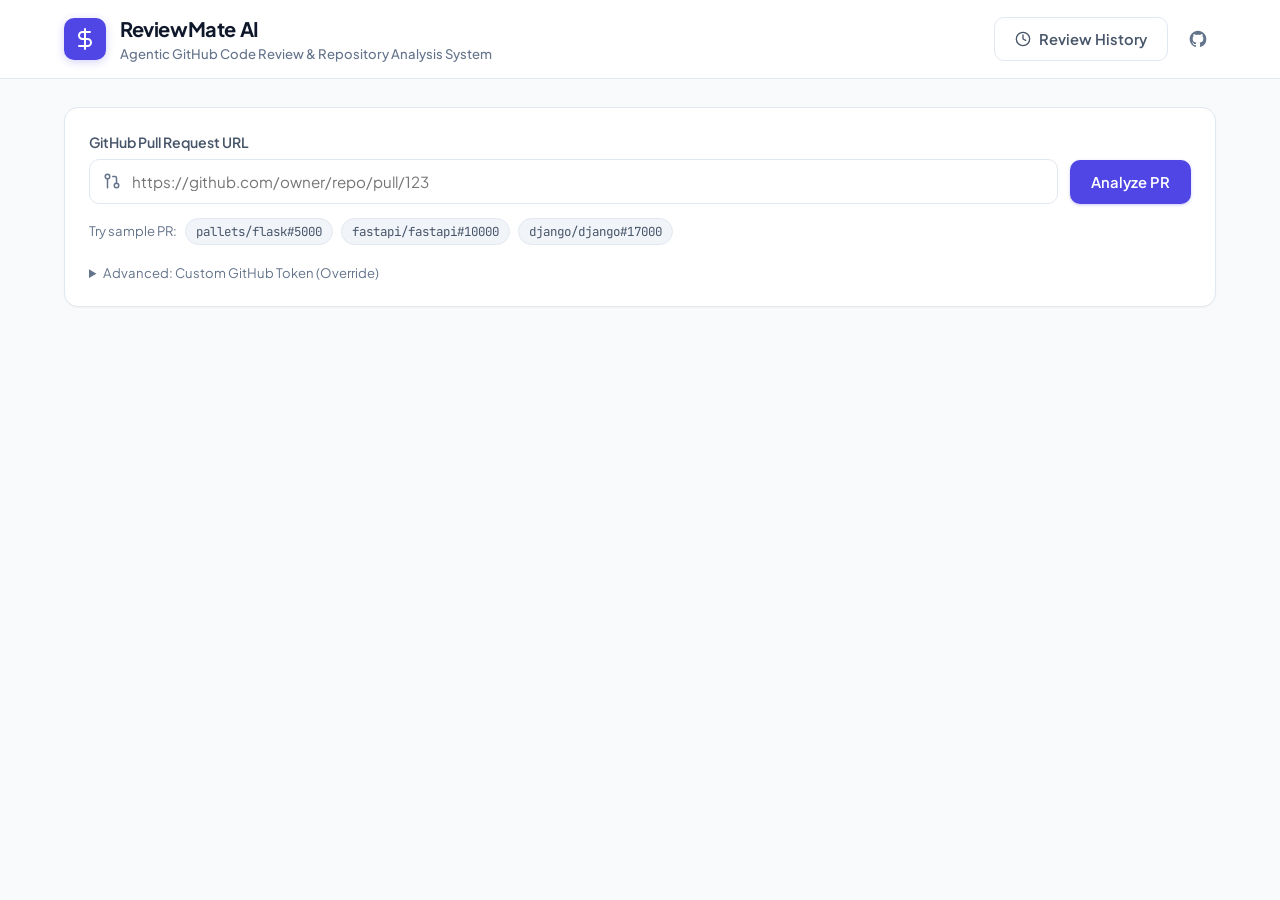
==== static/index.html @ 6ea35513 "Initial commit: ReviewMate AI agentic code review system" ====
<!DOCTYPE html>
<html lang="en">
<head>
  <meta charset="UTF-8">
  <meta name="viewport" content="width=device-width, initial-scale=1.0">
  <title>ReviewMate AI — Agentic GitHub Code Review</title>
  <link rel="stylesheet" href="/static/style.css">
  <link rel="preconnect" href="https://fonts.googleapis.com">
  <link rel="preconnect" href="https://fonts.gstatic.com" crossorigin>
  <link href="https://fonts.googleapis.com/css2?family=Plus+Jakarta+Sans:wght@400;500;600;700&family=JetBrains+Mono:wght@400;500&display=swap" rel="stylesheet">
</head>
<body>

  <!-- Top Navigation / Header -->
  <header class="app-header">
    <div class="header-container">
      <div class="brand">
        <div class="brand-icon">
          <svg width="24" height="24" viewBox="0 0 24 24" fill="none" stroke="currentColor" stroke-width="2" stroke-linecap="round" stroke-linejoin="round">
            <path d="M12 2v20M17 5H9.5a3.5 3.5 0 0 0 0 7h5a3.5 3.5 0 0 1 0 7H6"/>
          </svg>
        </div>
        <div>
          <h1 class="brand-title">ReviewMate AI</h1>
          <p class="brand-subtitle">Agentic GitHub Code Review & Repository Analysis System</p>
        </div>
      </div>
      <div class="header-actions">
        <button id="historyToggleBtn" class="btn btn-secondary" title="View past reviews">
          <svg width="16" height="16" viewBox="0 0 24 24" fill="none" stroke="currentColor" stroke-width="2" stroke-linecap="round" stroke-linejoin="round">
            <circle cx="12" cy="12" r="10"/><polyline points="12 6 12 12 16 14"/>
          </svg>
          Review History
        </button>
        <a href="https://github.com" target="_blank" rel="noopener" class="github-link" title="Open GitHub">
          <svg width="20" height="20" viewBox="0 0 24 24" fill="currentColor">
            <path fill-rule="evenodd" clip-rule="evenodd" d="M12 2C6.477 2 2 6.484 2 12.017c0 4.425 2.865 8.18 6.839 9.504.5.092.682-.217.682-.483 0-.237-.008-.868-.013-1.703-2.782.605-3.369-1.343-3.369-1.343-.454-1.158-1.11-1.466-1.11-1.466-.908-.62.069-.608.069-.608 1.003.07 1.53 1.032 1.53 1.032.892 1.53 2.341 1.088 2.91.832.092-.647.35-1.088.636-1.338-2.22-.253-4.555-1.113-4.555-4.951 0-1.093.39-1.988 1.029-2.688-.103-.253-.446-1.272.098-2.65 0 0 .84-.27 2.75 1.026A9.564 9.564 0 0112 6.844c.85.004 1.705.115 2.504.337 1.909-1.296 2.747-1.027 2.747-1.027.546 1.379.202 2.398.1 2.651.64.7 1.028 1.595 1.028 2.688 0 3.848-2.339 4.695-4.566 4.943.359.309.678.92.678 1.855 0 1.338-.012 2.419-.012 2.747 0 .268.18.58.688.482A10.019 10.019 0 0022 12.017C22 6.484 17.522 2 12 2z"/>
          </svg>
        </a>
      </div>
    </div>
  </header>

  <main class="main-container">

    <!-- Alert / Banner Container -->
    <div id="alertBanner" class="alert-banner hidden">
      <div class="alert-content">
        <span id="alertIcon" class="alert-icon">⚠️</span>
        <span id="alertMessage" class="alert-message"></span>
      </div>
      <button id="alertCloseBtn" class="alert-close">&times;</button>
    </div>

    <!-- Input Form Section -->
    <section class="card input-card">
      <form id="analyzeForm" class="pr-input-form">
        <div class="input-row">
          <div class="input-field-group">
            <label for="prUrlInput" class="input-label">GitHub Pull Request URL</label>
            <div class="input-wrapper">
              <span class="input-icon">
                <svg width="18" height="18" viewBox="0 0 24 24" fill="none" stroke="currentColor" stroke-width="2" stroke-linecap="round" stroke-linejoin="round">
                  <circle cx="18" cy="18" r="3"/><circle cx="6" cy="6" r="3"/><path d="M13 6h3a2 2 0 0 1 2 2v7"/><line x1="6" y1="9" x2="6" y2="21"/>
                </svg>
              </span>
              <input
                type="url"
                id="prUrlInput"
                name="pr_url"
                class="text-input"
                placeholder="https://github.com/owner/repo/pull/123"
                required
                autocomplete="off"
              >
            </div>
          </div>
          <button type="submit" id="analyzeBtn" class="btn btn-primary">
            <span class="btn-text">Analyze PR</span>
            <span class="spinner hidden"></span>
          </button>
        </div>

        <div class="quick-examples">
          <span class="quick-label">Try sample PR:</span>
          <button type="button" class="example-chip" data-url="https://github.com/pallets/flask/pull/5000">pallets/flask#5000</button>
          <button type="button" class="example-chip" data-url="https://github.com/fastapi/fastapi/pull/10000">fastapi/fastapi#10000</button>
          <button type="button" class="example-chip" data-url="https://github.com/django/django/pull/17000">django/django#17000</button>
        </div>

        <!-- Optional token expander -->
        <details class="token-accordion">
          <summary class="token-summary">Advanced: Custom GitHub Token (Override)</summary>
          <div class="token-field">
            <input
              type="password"
              id="customTokenInput"
              class="text-input text-input-sm"
              placeholder="ghp_... (Optional: leave blank to use server .env token)"
              autocomplete="off"
            >
            <p class="token-hint">Only needed if you wish to override the default token configured in the server's <code>.env</code> file.</p>
          </div>
        </details>
      </form>
    </section>

    <!-- Progress Indicator (Visible when analyzing) -->
    <div id="progressSection" class="progress-section hidden">
      <div class="progress-card card">
        <div class="progress-header">
          <div class="pulse-dot"></div>
          <span id="progressMessage" class="progress-message">Fetching PR metadata and git diffs...</span>
        </div>
        <div class="progress-bar-bg">
          <div id="progressBar" class="progress-bar-fill"></div>
        </div>
      </div>
    </div>

    <!-- Review Results Section (Populated dynamically) -->
    <div id="resultsSection" class="results-section hidden">

      <!-- Top Summary Row: PR Overview + Bounded Context -->
      <div class="grid-2-col">
        <!-- PR Overview Card -->
        <div class="card pr-overview-card">
          <div class="card-header">
            <h2 class="card-title">Pull Request Overview</h2>
            <span id="prStatusBadge" class="badge badge-subtle">OPEN</span>
          </div>
          <div class="pr-title-block">
            <h3 id="prTitleText" class="pr-title-text">—</h3>
            <div class="pr-meta-sub">
              <span id="prRepoBadge" class="mono-badge">repo</span>
              <span id="prNumberText" class="pr-num">#0</span>
              <span class="meta-separator">•</span>
              <span>by <strong id="prAuthorText">author</strong></span>
            </div>
          </div>
          <div class="pr-stats-row">
            <div class="stat-box">
              <span class="stat-label">Files Changed</span>
              <span id="statFilesChanged" class="stat-value">0</span>
            </div>
            <div class="stat-box">
              <span class="stat-label">Additions</span>
              <span id="statAdditions" class="stat-value text-success">+0</span>
            </div>
            <div class="stat-box">
              <span class="stat-label">Deletions</span>
              <span id="statDeletions" class="stat-value text-danger">-0</span>
            </div>
          </div>
        </div>

        <!-- Bounded Context Summary Card -->
        <div class="card context-card">
          <div class="card-header">
            <h2 class="card-title">Bounded Context Summary</h2>
            <span id="contextTruncatedBadge" class="badge badge-subtle hidden">Truncated</span>
          </div>
          <div class="context-token-meter">
            <div class="meter-labels">
              <span>Token Budget: <strong id="contextTokensText">0</strong> / <span id="contextLimitText">6000</span></span>
              <span id="tokenPercentText" class="text-muted">0%</span>
            </div>
            <div class="meter-bar-bg">
              <div id="tokenMeterBar" class="meter-bar-fill"></div>
            </div>
          </div>
          <div class="context-detail-row">
            <span class="detail-label">Files Included:</span>
            <div id="contextFilesList" class="file-tag-list"></div>
          </div>
          <div id="detectedBadgesRow" class="context-tags-row">
            <!-- Populated with imports/tests/configs tags -->
          </div>
        </div>
      </div>

      <!-- Agent Analysis Section -->
      <section class="card agent-card">
        <div class="card-header">
          <h2 class="card-title">Agent Analysis</h2>
          <span class="text-muted text-sm">4 Specialized LLM Reviewers</span>
        </div>
        <div class="agents-grid">
          <!-- Bug Agent -->
          <div class="agent-box" id="agentCard-bug">
            <div class="agent-box-header">
              <div class="agent-info">
                <span class="agent-name">Bug Agent</span>
                <span class="agent-desc">Logic, crashes & boundaries</span>
              </div>
              <span class="agent-status-badge status-pending" id="agentStatus-bug">Ready</span>
            </div>
            <div class="agent-box-footer">
              <span class="findings-count" id="agentCount-bug">0 findings</span>
            </div>
          </div>

          <!-- Security Agent -->
          <div class="agent-box" id="agentCard-security">
            <div class="agent-box-header">
              <div class="agent-info">
                <span class="agent-name">Security Agent</span>
                <span class="agent-desc">OWASP, auth & injections</span>
              </div>
              <span class="agent-status-badge status-pending" id="agentStatus-security">Ready</span>
            </div>
            <div class="agent-box-footer">
              <span class="findings-count" id="agentCount-security">0 findings</span>
            </div>
          </div>

          <!-- Quality Agent -->
          <div class="agent-box" id="agentCard-quality">
            <div class="agent-box-header">
              <div class="agent-info">
                <span class="agent-name">Quality Agent</span>
                <span class="agent-desc">Readability, smells & tests</span>
              </div>
              <span class="agent-status-badge status-pending" id="agentStatus-quality">Ready</span>
            </div>
            <div class="agent-box-footer">
              <span class="findings-count" id="agentCount-quality">0 findings</span>
            </div>
          </div>

          <!-- Performance Agent -->
          <div class="agent-box" id="agentCard-performance">
            <div class="agent-box-header">
              <div class="agent-info">
                <span class="agent-name">Performance Agent</span>
                <span class="agent-desc">Complexity, N+1 & memory</span>
              </div>
              <span class="agent-status-badge status-pending" id="agentStatus-performance">Ready</span>
            </div>
            <div class="agent-box-footer">
              <span class="findings-count" id="agentCount-performance">0 findings</span>
            </div>
          </div>
        </div>
      </section>

      <!-- Final Recommendation Banner -->
      <div id="recommendationBanner" class="recommendation-banner rec-comment">
        <div class="rec-icon-box" id="recIconBox">💬</div>
        <div class="rec-content">
          <div class="rec-label">Final Orchestrator Recommendation</div>
          <div class="rec-title" id="recTitle">COMMENT</div>
          <div class="rec-description" id="recDescription">
            Review findings require attention before merging.
          </div>
        </div>
      </div>

      <!-- Findings Section -->
      <section class="card findings-card">
        <div class="findings-header">
          <div class="findings-title-area">
            <h2 class="card-title">Review Findings</h2>
            <span id="totalFindingsBadge" class="findings-pill">0 total</span>
          </div>

          <!-- Filter Controls -->
          <div class="filters-toolbar">
            <div class="filter-group">
              <span class="filter-label">Severity:</span>
              <button class="filter-btn active" data-filter-type="severity" data-val="ALL">All</button>
              <button class="filter-btn" data-filter-type="severity" data-val="CRITICAL">Critical</button>
              <button class="filter-btn" data-filter-type="severity" data-val="HIGH">High</button>
              <button class="filter-btn" data-filter-type="severity" data-val="MEDIUM">Medium</button>
              <button class="filter-btn" data-filter-type="severity" data-val="LOW">Low</button>
            </div>
            <div class="filter-group">
              <span class="filter-label">Agent:</span>
              <select id="agentFilterSelect" class="filter-select">
                <option value="ALL">All Agents</option>
                <option value="bug">Bug Agent</option>
                <option value="security">Security Agent</option>
                <option value="quality">Quality Agent</option>
                <option value="performance">Performance Agent</option>
              </select>
            </div>
          </div>
        </div>

        <!-- Findings List -->
        <div id="findingsContainer" class="findings-list">
          <!-- Dynamically populated finding cards -->
        </div>
      </section>

      <!-- Action Bar (Post to GitHub, Clear, Copy) -->
      <div class="action-bar-card card">
        <div class="action-bar-left">
          <button id="postReviewBtn" class="btn btn-primary">
            <svg width="16" height="16" viewBox="0 0 24 24" fill="none" stroke="currentColor" stroke-width="2" stroke-linecap="round" stroke-linejoin="round">
              <path d="M21 15a2 2 0 0 1-2 2H7l-4 4V5a2 2 0 0 1 2-2h14a2 2 0 0 1 2 2z"/>
            </svg>
            Post Review to GitHub
          </button>
          <button id="copyMarkdownBtn" class="btn btn-secondary">
            <svg width="16" height="16" viewBox="0 0 24 24" fill="none" stroke="currentColor" stroke-width="2" stroke-linecap="round" stroke-linejoin="round">
              <rect x="9" y="9" width="13" height="13" rx="2" ry="2"/><path d="M5 15H4a2 2 0 0 1-2-2V4a2 2 0 0 1 2-2h9a2 2 0 0 1 2 2v1"/>
            </svg>
            Copy Markdown
          </button>
          <button id="clearReviewBtn" class="btn btn-ghost">
            Clear Review
          </button>
        </div>

        <div id="postResultArea" class="post-result-area hidden">
          <span class="success-icon">✓</span>
          <span id="postSuccessText">Review posted successfully to GitHub.</span>
          <a id="commentLink" href="#" target="_blank" rel="noopener" class="comment-url-link">View Comment</a>
        </div>
      </div>

    </div>

  </main>

  <!-- Review History Drawer / Modal -->
  <aside id="historyDrawer" class="history-drawer">
    <div class="drawer-header">
      <h2 class="drawer-title">Review History</h2>
      <button id="closeHistoryBtn" class="close-btn">&times;</button>
    </div>
    <div id="historyList" class="history-list">
      <div class="empty-state">No previous reviews yet.</div>
    </div>
  </aside>
  <div id="drawerOverlay" class="drawer-overlay"></div>

  <script src="/static/app.js"></script>
</body>
</html>
---- static/style.css ----
/* ReviewMate AI — Modern Clean Light UI */

:root {
  --font-sans: 'Plus Jakarta Sans', -apple-system, BlinkMacSystemFont, "Segoe UI", Roboto, sans-serif;
  --font-mono: 'JetBrains Mono', SFMono-Regular, Menlo, Monaco, Consolas, monospace;

  /* Color Palette — Off-White / Indigo Light Theme */
  --bg-app: #f8fafc;
  --bg-card: #ffffff;
  --bg-card-subtle: #f1f5f9;
  --bg-input: #ffffff;

  --border-color: #e2e8f0;
  --border-hover: #cbd5e1;

  --text-primary: #0f172a;
  --text-secondary: #475569;
  --text-muted: #64748b;
  --text-inverse: #ffffff;

  /* Accent: Indigo */
  --accent: #4f46e5;
  --accent-hover: #4338ca;
  --accent-light: #eef2ff;
  --accent-border: #c7d2fe;
  --accent-focus: rgba(79, 70, 229, 0.18);

  /* Severities */
  --sev-critical-bg: #fee2e2;
  --sev-critical-text: #991b1b;
  --sev-critical-border: #fca5a5;

  --sev-high-bg: #fee2e2;
  --sev-high-text: #b91c1c;
  --sev-high-border: #fca5a5;

  --sev-medium-bg: #fef3c7;
  --sev-medium-text: #92400e;
  --sev-medium-border: #fcd34d;

  --sev-low-bg: #f1f5f9;
  --sev-low-text: #475569;
  --sev-low-border: #cbd5e1;

  /* Recommendations */
  --rec-approve-bg: #ecfdf5;
  --rec-approve-text: #065f46;
  --rec-approve-border: #a7f3d0;

  --rec-changes-bg: #fff1f2;
  --rec-changes-text: #9f1239;
  --rec-changes-border: #fecdd3;

  --rec-comment-bg: #fffbeb;
  --rec-comment-text: #92400e;
  --rec-comment-border: #fde68a;

  /* Elevation */
  --shadow-sm: 0 1px 2px 0 rgba(0, 0, 0, 0.04);
  --shadow-md: 0 4px 6px -1px rgba(0, 0, 0, 0.06), 0 2px 4px -2px rgba(0, 0, 0, 0.04);
  --shadow-lg: 0 10px 15px -3px rgba(0, 0, 0, 0.08), 0 4px 6px -4px rgba(0, 0, 0, 0.04);

  --radius-sm: 6px;
  --radius-md: 10px;
  --radius-lg: 14px;
}

*, *::before, *::after {
  box-sizing: border-box;
  margin: 0;
  padding: 0;
}

body {
  font-family: var(--font-sans);
  background-color: var(--bg-app);
  color: var(--text-primary);
  line-height: 1.5;
  min-height: 100vh;
  -webkit-font-smoothing: antialiased;
}

/* Header */
.app-header {
  background-color: var(--bg-card);
  border-bottom: 1px solid var(--border-color);
  position: sticky;
  top: 0;
  z-index: 40;
}

.header-container {
  max-width: 1200px;
  margin: 0 auto;
  padding: 14px 24px;
  display: flex;
  align-items: center;
  justify-content: space-between;
}

.brand {
  display: flex;
  align-items: center;
  gap: 14px;
}

.brand-icon {
  background: var(--accent);
  color: var(--text-inverse);
  width: 42px;
  height: 42px;
  border-radius: var(--radius-md);
  display: flex;
  align-items: center;
  justify-content: center;
  box-shadow: 0 2px 8px rgba(79, 70, 229, 0.25);
}

.brand-title {
  font-size: 1.25rem;
  font-weight: 700;
  letter-spacing: -0.02em;
  color: var(--text-primary);
}

.brand-subtitle {
  font-size: 0.82rem;
  color: var(--text-muted);
  font-weight: 500;
}

.header-actions {
  display: flex;
  align-items: center;
  gap: 12px;
}

.github-link {
  color: var(--text-muted);
  display: flex;
  align-items: center;
  padding: 8px;
  border-radius: var(--radius-sm);
  transition: color 0.15s, background 0.15s;
}

.github-link:hover {
  color: var(--text-primary);
  background-color: var(--bg-card-subtle);
}

/* Main Container */
.main-container {
  max-width: 1200px;
  margin: 0 auto;
  padding: 28px 24px 60px;
  display: flex;
  flex-direction: column;
  gap: 24px;
}

/* Cards */
.card {
  background: var(--bg-card);
  border: 1px solid var(--border-color);
  border-radius: var(--radius-lg);
  padding: 24px;
  box-shadow: var(--shadow-sm);
  transition: box-shadow 0.2s ease;
}

.card-header {
  display: flex;
  justify-content: space-between;
  align-items: center;
  margin-bottom: 16px;
}

.card-title {
  font-size: 1.05rem;
  font-weight: 600;
  letter-spacing: -0.01em;
  color: var(--text-primary);
}

/* Input Form */
.input-card {
  border-color: var(--border-color);
}

.pr-input-form {
  display: flex;
  flex-direction: column;
  gap: 14px;
}

.input-row {
  display: flex;
  gap: 12px;
  align-items: flex-end;
}

.input-field-group {
  flex: 1;
  display: flex;
  flex-direction: column;
  gap: 6px;
}

.input-label {
  font-size: 0.88rem;
  font-weight: 600;
  color: var(--text-secondary);
}

.input-wrapper {
  position: relative;
  display: flex;
  align-items: center;
}

.input-icon {
  position: absolute;
  left: 14px;
  color: var(--text-muted);
  display: flex;
  align-items: center;
  pointer-events: none;
}

.text-input {
  width: 100%;
  padding: 12px 14px 12px 42px;
  font-family: var(--font-sans);
  font-size: 0.95rem;
  color: var(--text-primary);
  background-color: var(--bg-input);
  border: 1px solid var(--border-color);
  border-radius: var(--radius-md);
  outline: none;
  transition: border-color 0.15s, box-shadow 0.15s;
}

.text-input:focus {
  border-color: var(--accent);
  box-shadow: 0 0 0 3px var(--accent-focus);
}

.text-input-sm {
  padding: 8px 12px;
  font-size: 0.85rem;
  font-family: var(--font-mono);
}

/* Buttons */
.btn {
  font-family: var(--font-sans);
  font-size: 0.92rem;
  font-weight: 600;
  display: inline-flex;
  align-items: center;
  justify-content: center;
  gap: 8px;
  padding: 12px 20px;
  border-radius: var(--radius-md);
  border: 1px solid transparent;
  cursor: pointer;
  transition: all 0.15s ease;
  text-decoration: none;
  white-space: nowrap;
}

.btn-primary {
  background-color: var(--accent);
  color: var(--text-inverse);
  box-shadow: 0 1px 3px rgba(79, 70, 229, 0.3);
}

.btn-primary:hover {
  background-color: var(--accent-hover);
}

.btn-secondary {
  background-color: var(--bg-card);
  color: var(--text-secondary);
  border-color: var(--border-color);
}

.btn-secondary:hover {
  background-color: var(--bg-card-subtle);
  color: var(--text-primary);
}

.btn-ghost {
  background: transparent;
  color: var(--text-muted);
}

.btn-ghost:hover {
  background-color: var(--bg-card-subtle);
  color: var(--text-primary);
}

.btn:disabled {
  opacity: 0.6;
  cursor: not-allowed;
}

/* Quick Examples */
.quick-examples {
  display: flex;
  align-items: center;
  gap: 8px;
  flex-wrap: wrap;
  font-size: 0.82rem;
}

.quick-label {
  color: var(--text-muted);
}

.example-chip {
  background: var(--bg-card-subtle);
  border: 1px solid var(--border-color);
  padding: 4px 10px;
  border-radius: 20px;
  font-family: var(--font-mono);
  font-size: 0.78rem;
  color: var(--text-secondary);
  cursor: pointer;
  transition: all 0.15s;
}

.example-chip:hover {
  border-color: var(--accent-border);
  color: var(--accent);
  background: var(--accent-light);
}

/* Token Accordion */
.token-accordion {
  margin-top: 4px;
}

.token-summary {
  font-size: 0.82rem;
  color: var(--text-muted);
  cursor: pointer;
  user-select: none;
}

.token-summary:hover {
  color: var(--accent);
}

.token-field {
  margin-top: 8px;
  display: flex;
  flex-direction: column;
  gap: 4px;
}

.token-hint {
  font-size: 0.76rem;
  color: var(--text-muted);
}

/* Progress / Loading */
.progress-section {
  animation: fadeIn 0.2s ease;
}

.progress-card {
  padding: 16px 20px;
  background-color: var(--accent-light);
  border-color: var(--accent-border);
}

.progress-header {
  display: flex;
  align-items: center;
  gap: 10px;
  margin-bottom: 10px;
}

.pulse-dot {
  width: 10px;
  height: 10px;
  border-radius: 50%;
  background-color: var(--accent);
  animation: pulse 1.4s infinite ease-in-out;
}

@keyframes pulse {
  0%, 100% { transform: scale(0.85); opacity: 0.6; }
  50% { transform: scale(1.2); opacity: 1; }
}

.progress-message {
  font-size: 0.88rem;
  font-weight: 600;
  color: var(--accent-hover);
}

.progress-bar-bg {
  width: 100%;
  height: 6px;
  background: rgba(79, 70, 229, 0.15);
  border-radius: 4px;
  overflow: hidden;
}

.progress-bar-fill {
  height: 100%;
  width: 30%;
  background-color: var(--accent);
  border-radius: 4px;
  transition: width 0.3s ease;
}

/* Alert Banner */
.alert-banner {
  display: flex;
  align-items: center;
  justify-content: space-between;
  padding: 14px 18px;
  border-radius: var(--radius-md);
  font-size: 0.9rem;
  animation: slideDown 0.2s ease;
}

.alert-banner.error {
  background-color: #fff1f2;
  border: 1px solid #fecdd3;
  color: #9f1239;
}

.alert-banner.success {
  background-color: #ecfdf5;
  border: 1px solid #a7f3d0;
  color: #065f46;
}

.alert-content {
  display: flex;
  align-items: center;
  gap: 10px;
}

.alert-close {
  background: none;
  border: none;
  font-size: 1.25rem;
  cursor: pointer;
  color: inherit;
  opacity: 0.7;
}

.alert-close:hover {
  opacity: 1;
}

/* Results Grid */
.grid-2-col {
  display: grid;
  grid-template-columns: 1fr 1fr;
  gap: 20px;
}

@media (max-width: 840px) {
  .grid-2-col {
    grid-template-columns: 1fr;
  }
}

/* PR Overview Card */
.pr-title-block {
  margin-bottom: 16px;
}

.pr-title-text {
  font-size: 1.15rem;
  font-weight: 700;
  margin-bottom: 6px;
  color: var(--text-primary);
}

.pr-meta-sub {
  display: flex;
  align-items: center;
  gap: 8px;
  font-size: 0.85rem;
  color: var(--text-secondary);
}

.mono-badge {
  font-family: var(--font-mono);
  background-color: var(--bg-card-subtle);
  border: 1px solid var(--border-color);
  padding: 2px 6px;
  border-radius: 4px;
  font-size: 0.8rem;
}

.pr-num {
  font-family: var(--font-mono);
  font-weight: 600;
  color: var(--accent);
}

.meta-separator {
  color: var(--border-hover);
}

.pr-stats-row {
  display: grid;
  grid-template-columns: repeat(3, 1fr);
  gap: 12px;
  padding-top: 14px;
  border-top: 1px solid var(--border-color);
}

.stat-box {
  background-color: var(--bg-app);
  padding: 10px;
  border-radius: var(--radius-md);
  text-align: center;
}

.stat-label {
  display: block;
  font-size: 0.74rem;
  font-weight: 600;
  text-transform: uppercase;
  color: var(--text-muted);
  margin-bottom: 2px;
}

.stat-value {
  font-size: 1.1rem;
  font-weight: 700;
}

.text-success { color: #059669; }
.text-danger { color: #dc2626; }

/* Bounded Context Meter */
.context-token-meter {
  background: var(--bg-app);
  padding: 12px;
  border-radius: var(--radius-md);
  margin-bottom: 14px;
}

.meter-labels {
  display: flex;
  justify-content: space-between;
  font-size: 0.82rem;
  margin-bottom: 6px;
}

.meter-bar-bg {
  height: 8px;
  background-color: var(--border-color);
  border-radius: 4px;
  overflow: hidden;
}

.meter-bar-fill {
  height: 100%;
  width: 0%;
  background-color: var(--accent);
  border-radius: 4px;
  transition: width 0.4s ease;
}

.file-tag-list {
  display: flex;
  flex-wrap: wrap;
  gap: 6px;
  margin-top: 4px;
  max-height: 85px;
  overflow-y: auto;
}

.file-tag {
  background: var(--bg-card-subtle);
  border: 1px solid var(--border-color);
  font-family: var(--font-mono);
  font-size: 0.75rem;
  padding: 2px 8px;
  border-radius: 4px;
  color: var(--text-secondary);
}

.context-tags-row {
  display: flex;
  flex-wrap: wrap;
  gap: 6px;
  margin-top: 10px;
}

.tag-pill {
  font-size: 0.72rem;
  font-weight: 600;
  padding: 2px 8px;
  border-radius: 12px;
  background: #f1f5f9;
  color: var(--text-secondary);
}

/* Agent Analysis Grid */
.agents-grid {
  display: grid;
  grid-template-columns: repeat(4, 1fr);
  gap: 14px;
}

@media (max-width: 900px) {
  .agents-grid {
    grid-template-columns: repeat(2, 1fr);
  }
}

@media (max-width: 540px) {
  .agents-grid {
    grid-template-columns: 1fr;
  }
}

.agent-box {
  border: 1px solid var(--border-color);
  border-radius: var(--radius-md);
  padding: 14px;
  background-color: var(--bg-card);
  display: flex;
  flex-direction: column;
  justify-content: space-between;
  gap: 12px;
  transition: border-color 0.2s ease, box-shadow 0.2s ease;
}

.agent-box:hover {
  border-color: var(--accent-border);
  box-shadow: var(--shadow-sm);
}

.agent-box-header {
  display: flex;
  justify-content: space-between;
  align-items: flex-start;
}

.agent-name {
  font-size: 0.95rem;
  font-weight: 700;
  display: block;
}

.agent-desc {
  font-size: 0.74rem;
  color: var(--text-muted);
  display: block;
  margin-top: 2px;
}

.agent-status-badge {
  font-size: 0.72rem;
  font-weight: 600;
  padding: 2px 6px;
  border-radius: 4px;
}

.status-pending { background: var(--bg-card-subtle); color: var(--text-muted); }
.status-running { background: var(--accent-light); color: var(--accent); }
.status-completed { background: #ecfdf5; color: #047857; }
.status-error { background: #fee2e2; color: #b91c1c; }

.findings-count {
  font-size: 0.8rem;
  font-weight: 600;
  color: var(--text-secondary);
}

/* Final Recommendation Banner */
.recommendation-banner {
  display: flex;
  align-items: center;
  gap: 18px;
  padding: 20px 24px;
  border-radius: var(--radius-lg);
  border-width: 1px;
  border-style: solid;
  box-shadow: var(--shadow-sm);
}

.rec-approve {
  background-color: var(--rec-approve-bg);
  border-color: var(--rec-approve-border);
  color: var(--rec-approve-text);
}

.rec-changes {
  background-color: var(--rec-changes-bg);
  border-color: var(--rec-changes-border);
  color: var(--rec-changes-text);
}

.rec-comment {
  background-color: var(--rec-comment-bg);
  border-color: var(--rec-comment-border);
  color: var(--rec-comment-text);
}

.rec-icon-box {
  font-size: 2rem;
  width: 52px;
  height: 52px;
  background: rgba(255, 255, 255, 0.8);
  border-radius: var(--radius-md);
  display: flex;
  align-items: center;
  justify-content: center;
  box-shadow: var(--shadow-sm);
}

.rec-label {
  font-size: 0.76rem;
  font-weight: 700;
  letter-spacing: 0.05em;
  text-transform: uppercase;
  opacity: 0.85;
}

.rec-title {
  font-size: 1.5rem;
  font-weight: 800;
  letter-spacing: -0.01em;
}

.rec-description {
  font-size: 0.9rem;
  margin-top: 2px;
  opacity: 0.95;
}

/* Findings Section */
.findings-header {
  display: flex;
  justify-content: space-between;
  align-items: center;
  flex-wrap: wrap;
  gap: 14px;
  margin-bottom: 20px;
  padding-bottom: 16px;
  border-bottom: 1px solid var(--border-color);
}

.findings-title-area {
  display: flex;
  align-items: center;
  gap: 10px;
}

.findings-pill {
  background-color: var(--accent-light);
  color: var(--accent);
  font-size: 0.8rem;
  font-weight: 700;
  padding: 2px 10px;
  border-radius: 12px;
}

.filters-toolbar {
  display: flex;
  align-items: center;
  gap: 16px;
  flex-wrap: wrap;
}

.filter-group {
  display: flex;
  align-items: center;
  gap: 6px;
}

.filter-label {
  font-size: 0.8rem;
  font-weight: 600;
  color: var(--text-muted);
}

.filter-btn {
  background: var(--bg-card);
  border: 1px solid var(--border-color);
  font-family: var(--font-sans);
  font-size: 0.78rem;
  font-weight: 600;
  padding: 4px 10px;
  border-radius: var(--radius-sm);
  color: var(--text-secondary);
  cursor: pointer;
  transition: all 0.15s;
}

.filter-btn.active {
  background: var(--accent);
  color: var(--text-inverse);
  border-color: var(--accent);
}

.filter-select {
  font-family: var(--font-sans);
  font-size: 0.82rem;
  padding: 4px 8px;
  border: 1px solid var(--border-color);
  border-radius: var(--radius-sm);
  background-color: var(--bg-card);
  color: var(--text-secondary);
  outline: none;
}

/* Finding Cards */
.findings-list {
  display: flex;
  flex-direction: column;
  gap: 14px;
}

.finding-card {
  border: 1px solid var(--border-color);
  border-radius: var(--radius-md);
  padding: 18px;
  background-color: var(--bg-card);
  transition: border-color 0.15s ease, box-shadow 0.15s ease;
}

.finding-card:hover {
  border-color: var(--accent-border);
  box-shadow: var(--shadow-sm);
}

.finding-header-row {
  display: flex;
  justify-content: space-between;
  align-items: flex-start;
  gap: 12px;
  margin-bottom: 10px;
}

.finding-title-group {
  display: flex;
  align-items: baseline;
  gap: 10px;
  flex-wrap: wrap;
}

.finding-title {
  font-size: 1rem;
  font-weight: 700;
  color: var(--text-primary);
}

.badge {
  font-size: 0.72rem;
  font-weight: 700;
  padding: 2px 8px;
  border-radius: 4px;
  border-width: 1px;
  border-style: solid;
  text-transform: uppercase;
}

.badge-critical, .badge-high {
  background-color: var(--sev-high-bg);
  color: var(--sev-high-text);
  border-color: var(--sev-high-border);
}

.badge-medium {
  background-color: var(--sev-medium-bg);
  color: var(--sev-medium-text);
  border-color: var(--sev-medium-border);
}

.badge-low {
  background-color: var(--sev-low-bg);
  color: var(--sev-low-text);
  border-color: var(--sev-low-border);
}

.badge-subtle {
  background-color: var(--bg-card-subtle);
  color: var(--text-secondary);
  border-color: var(--border-color);
}

.finding-meta-row {
  display: flex;
  align-items: center;
  gap: 12px;
  font-size: 0.82rem;
  color: var(--text-muted);
  margin-bottom: 12px;
}

.code-loc {
  font-family: var(--font-mono);
  background: var(--bg-card-subtle);
  border: 1px solid var(--border-color);
  padding: 1px 6px;
  border-radius: 4px;
  color: var(--text-primary);
}

.confidence-tag {
  font-size: 0.75rem;
}

.finding-desc {
  font-size: 0.9rem;
  color: var(--text-secondary);
  line-height: 1.5;
  margin-bottom: 12px;
}

.finding-rec-box {
  background-color: var(--accent-light);
  border-left: 3px solid var(--accent);
  padding: 10px 14px;
  border-radius: 0 var(--radius-sm) var(--radius-sm) 0;
  font-size: 0.88rem;
  color: var(--text-primary);
}

.finding-rec-label {
  font-weight: 700;
  color: var(--accent-hover);
  margin-bottom: 2px;
}

/* Action Bar Card */
.action-bar-card {
  display: flex;
  justify-content: space-between;
  align-items: center;
  flex-wrap: wrap;
  gap: 16px;
}

.action-bar-left {
  display: flex;
  align-items: center;
  gap: 12px;
  flex-wrap: wrap;
}

.post-result-area {
  display: flex;
  align-items: center;
  gap: 8px;
  font-size: 0.88rem;
  color: #047857;
  font-weight: 500;
  background: #ecfdf5;
  padding: 8px 14px;
  border-radius: var(--radius-sm);
  border: 1px solid #a7f3d0;
}

.comment-url-link {
  color: var(--accent);
  font-weight: 600;
  text-decoration: underline;
}

/* History Drawer */
.history-drawer {
  position: fixed;
  top: 0;
  right: -420px;
  width: 400px;
  max-width: 90vw;
  height: 100vh;
  background: var(--bg-card);
  border-left: 1px solid var(--border-color);
  box-shadow: var(--shadow-lg);
  z-index: 100;
  display: flex;
  flex-direction: column;
  transition: right 0.25s cubic-bezier(0.16, 1, 0.3, 1);
}

.history-drawer.open {
  right: 0;
}

.drawer-header {
  padding: 18px 20px;
  border-bottom: 1px solid var(--border-color);
  display: flex;
  justify-content: space-between;
  align-items: center;
}

.drawer-title {
  font-size: 1.1rem;
  font-weight: 700;
}

.close-btn {
  background: none;
  border: none;
  font-size: 1.5rem;
  color: var(--text-muted);
  cursor: pointer;
}

.history-list {
  padding: 16px;
  overflow-y: auto;
  flex: 1;
  display: flex;
  flex-direction: column;
  gap: 10px;
}

.history-item {
  border: 1px solid var(--border-color);
  border-radius: var(--radius-md);
  padding: 12px 14px;
  background: var(--bg-app);
  cursor: pointer;
  transition: all 0.15s;
}

.history-item:hover {
  border-color: var(--accent);
  background: var(--accent-light);
}

.history-item-top {
  display: flex;
  justify-content: space-between;
  align-items: center;
  margin-bottom: 4px;
}

.history-item-title {
  font-size: 0.88rem;
  font-weight: 600;
  color: var(--text-primary);
  white-space: nowrap;
  overflow: hidden;
  text-overflow: ellipsis;
}

.history-item-meta {
  font-size: 0.74rem;
  color: var(--text-muted);
  margin-top: 4px;
}

.drawer-overlay {
  position: fixed;
  inset: 0;
  background: rgba(15, 23, 42, 0.3);
  z-index: 90;
  display: none;
}

.drawer-overlay.active {
  display: block;
}

/* Utilities */
.hidden {
  display: none !important;
}

.spinner {
  width: 14px;
  height: 14px;
  border: 2px solid rgba(255, 255, 255, 0.3);
  border-top-color: #ffffff;
  border-radius: 50%;
  animation: spin 0.6s linear infinite;
  display: inline-block;
}

@keyframes spin {
  to { transform: rotate(360deg); }
}

@keyframes fadeIn {
  from { opacity: 0; transform: translateY(-4px); }
  to { opacity: 1; transform: translateY(0); }
}

@keyframes slideDown {
  from { opacity: 0; transform: translateY(-8px); }
  to { opacity: 1; transform: translateY(0); }
}
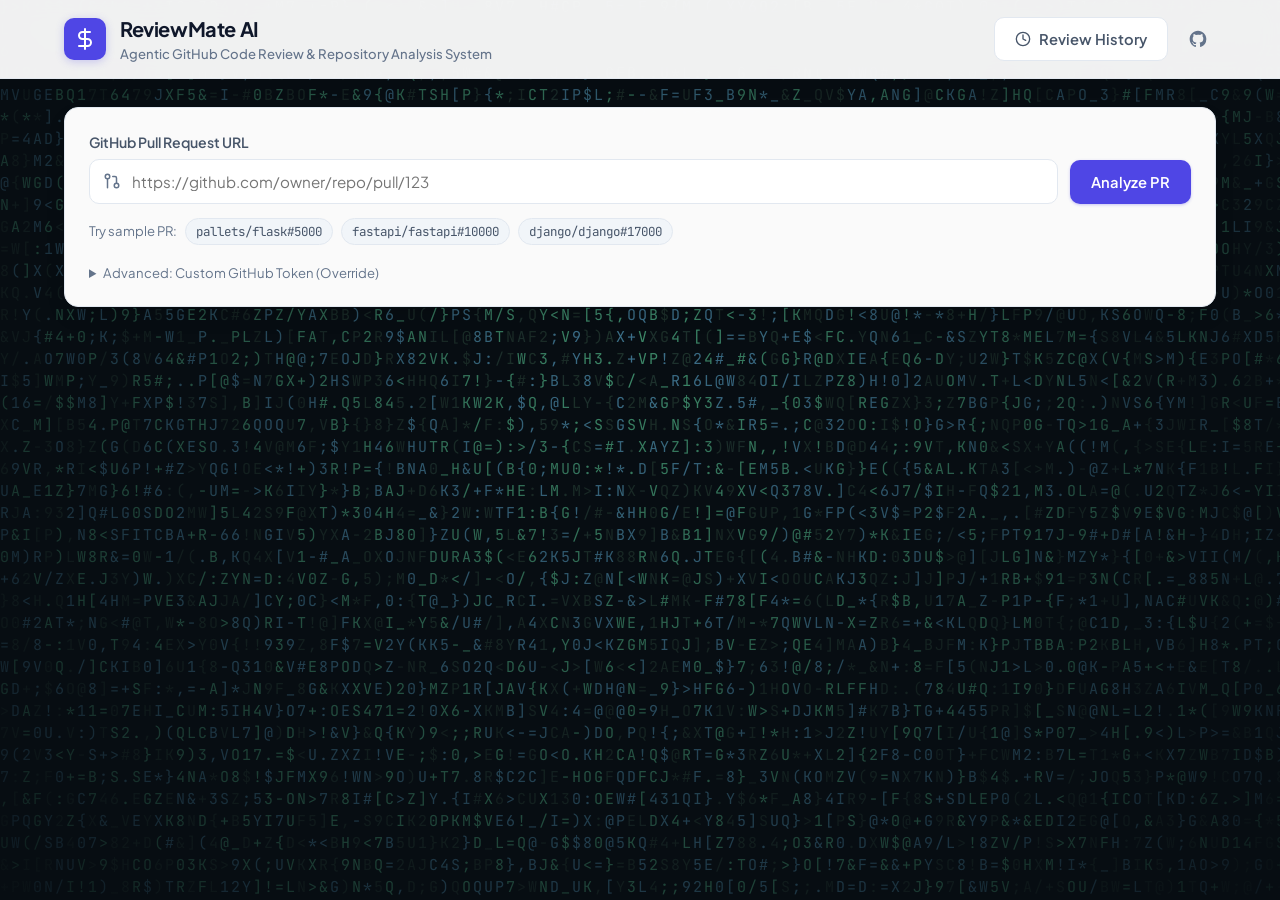
==== commit 1107e74d: "feat(ui): integrate React Bits LetterGlitch background effect and polish styling" ====
--- a/static/index.html
+++ b/static/index.html
@@ -10,6 +10,12 @@
   <link href="https://fonts.googleapis.com/css2?family=Plus+Jakarta+Sans:wght@400;500;600;700&family=JetBrains+Mono:wght@400;500&display=swap" rel="stylesheet">
 </head>
 <body>
+
+  <!-- React Bits LetterGlitch Animated Background Container -->
+  <div id="letterGlitchBackground" class="letter-glitch-bg" aria-hidden="true">
+    <canvas id="letterGlitchCanvas"></canvas>
+    <div class="letter-glitch-center-vignette"></div>
+  </div>
 
   <!-- Top Navigation / Header -->
   <header class="app-header">
@@ -336,6 +342,7 @@
   </aside>
   <div id="drawerOverlay" class="drawer-overlay"></div>
 
+  <script src="/static/letter-glitch.js"></script>
   <script src="/static/app.js"></script>
 </body>
 </html>
--- a/static/style.css
+++ b/static/style.css
@@ -71,22 +71,57 @@
   padding: 0;
 }
 
+/* =========================================================
+   React Bits — LetterGlitch Background Styling
+   ========================================================= */
+.letter-glitch-bg {
+  position: fixed;
+  top: 0;
+  left: 0;
+  width: 100vw;
+  height: 100vh;
+  z-index: 0;
+  pointer-events: none;
+  overflow: hidden;
+  background-color: #070d12;
+}
+
+#letterGlitchCanvas {
+  display: block;
+  width: 100%;
+  height: 100%;
+}
+
+.letter-glitch-center-vignette {
+  position: absolute;
+  top: 0;
+  left: 0;
+  width: 100%;
+  height: 100%;
+  pointer-events: none;
+  background: radial-gradient(circle at 50% 38%, rgba(7, 13, 18, 0.4) 0%, rgba(7, 13, 18, 0.72) 60%, rgba(7, 13, 18, 0.94) 100%);
+}
+
 body {
   font-family: var(--font-sans);
-  background-color: var(--bg-app);
+  background-color: transparent;
   color: var(--text-primary);
   line-height: 1.5;
   min-height: 100vh;
+  position: relative;
   -webkit-font-smoothing: antialiased;
 }
 
 /* Header */
 .app-header {
-  background-color: var(--bg-card);
-  border-bottom: 1px solid var(--border-color);
+  background-color: rgba(255, 255, 255, 0.94);
+  backdrop-filter: blur(12px);
+  -webkit-backdrop-filter: blur(12px);
+  border-bottom: 1px solid rgba(226, 232, 240, 0.85);
   position: sticky;
   top: 0;
   z-index: 40;
+  box-shadow: 0 4px 20px -2px rgba(0, 0, 0, 0.08);
 }
 
 .header-container {
@@ -157,15 +192,19 @@
   display: flex;
   flex-direction: column;
   gap: 24px;
+  position: relative;
+  z-index: 10;
 }
 
 /* Cards */
 .card {
-  background: var(--bg-card);
-  border: 1px solid var(--border-color);
+  background: rgba(255, 255, 255, 0.98);
+  border: 1px solid rgba(226, 232, 240, 0.92);
   border-radius: var(--radius-lg);
   padding: 24px;
-  box-shadow: var(--shadow-sm);
+  box-shadow: 0 10px 25px -5px rgba(0, 0, 0, 0.12), 0 8px 10px -6px rgba(0, 0, 0, 0.06);
+  backdrop-filter: blur(10px);
+  -webkit-backdrop-filter: blur(10px);
   transition: box-shadow 0.2s ease;
 }
 
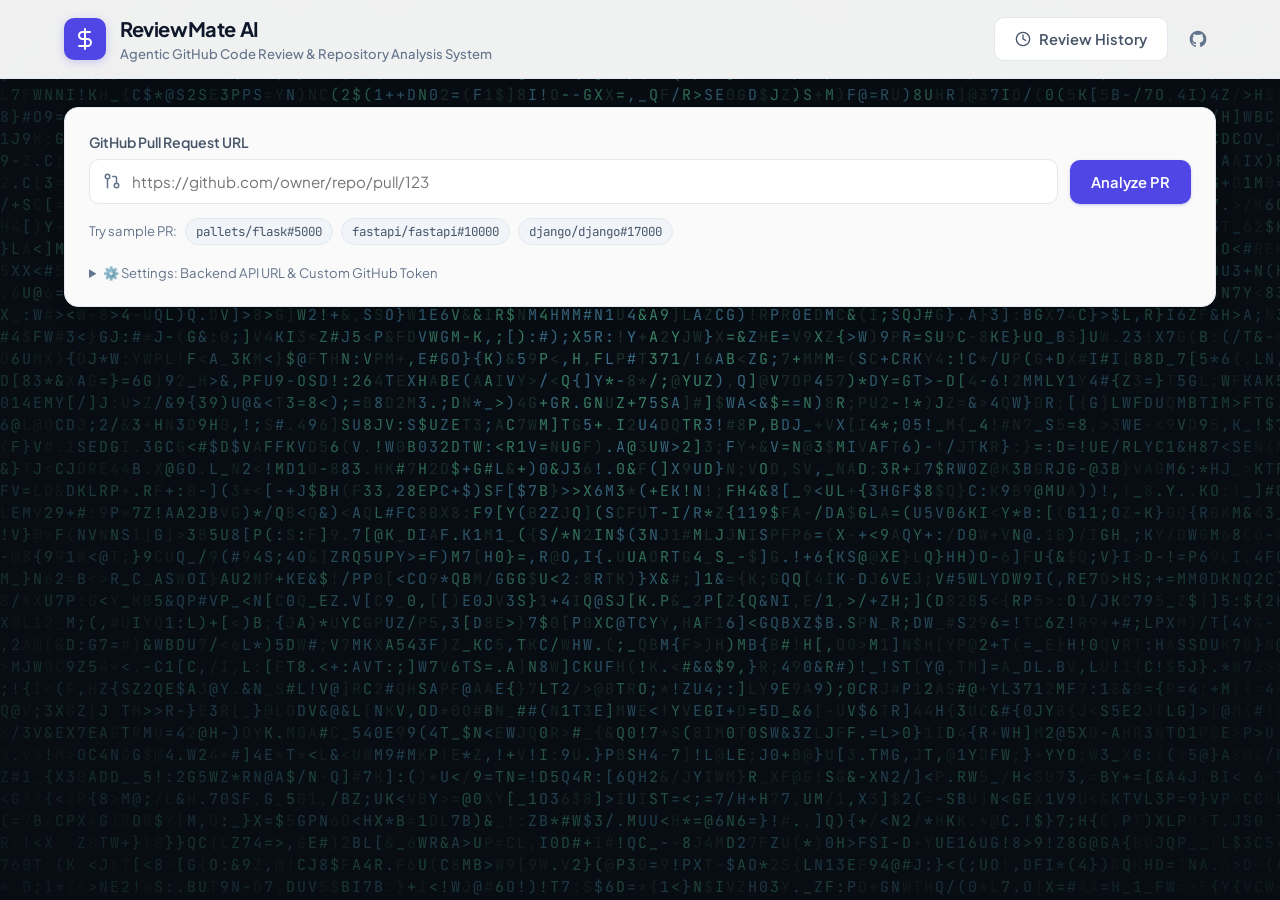
==== commit f3b92445: "feat(deploy): configure vercel.json and dynamic Render backend connection for frontend deployment" ====
--- a/static/index.html
+++ b/static/index.html
@@ -94,10 +94,22 @@
           <button type="button" class="example-chip" data-url="https://github.com/django/django/pull/17000">django/django#17000</button>
         </div>
 
-        <!-- Optional token expander -->
-        <details class="token-accordion">
-          <summary class="token-summary">Advanced: Custom GitHub Token (Override)</summary>
+        <!-- Optional settings expander -->
+        <details class="token-accordion" id="settingsAccordion">
+          <summary class="token-summary">⚙️ Settings: Backend API URL & Custom GitHub Token</summary>
+          <div class="token-field" style="margin-bottom: 12px;">
+            <label class="input-label" style="font-size: 0.78rem;">Render Backend API URL</label>
+            <input
+              type="url"
+              id="backendUrlInput"
+              class="text-input text-input-sm"
+              placeholder="https://reviewmate-ai.onrender.com (Leave blank for same-origin)"
+              autocomplete="off"
+            >
+            <p class="token-hint">Enter your deployed Render backend URL when using Vercel or external hosting.</p>
+          </div>
           <div class="token-field">
+            <label class="input-label" style="font-size: 0.78rem;">Custom GitHub Token (Override)</label>
             <input
               type="password"
               id="customTokenInput"
